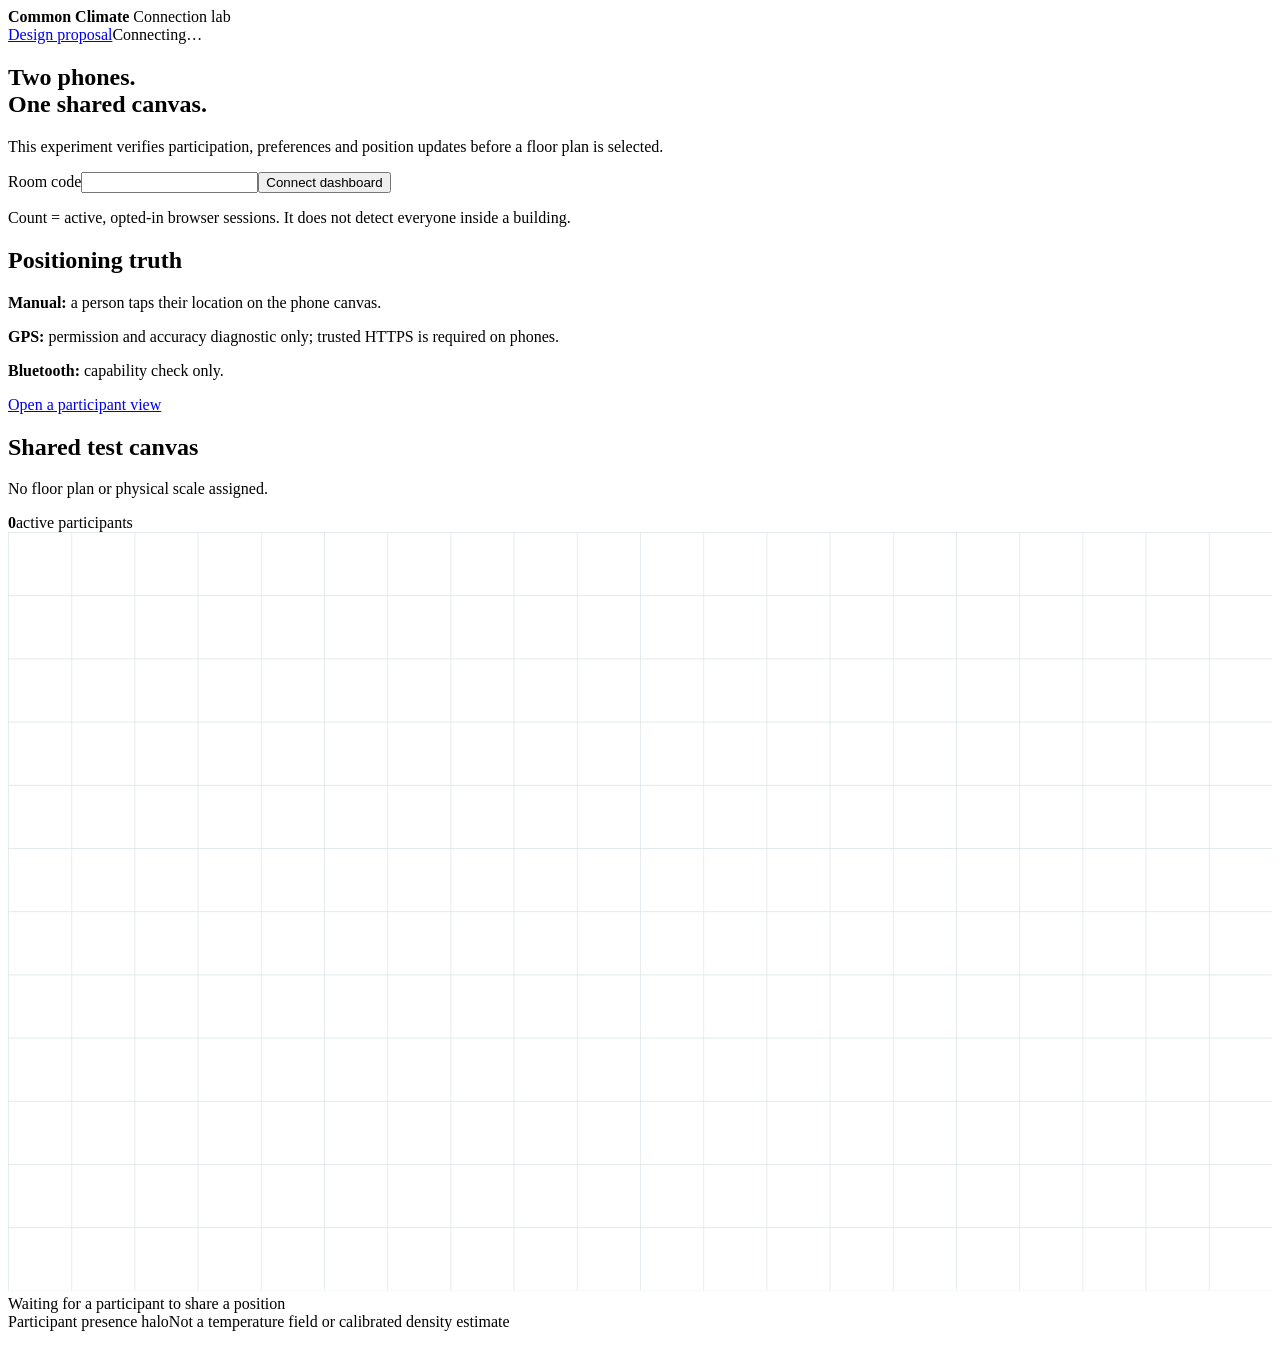
==== prototype/index.html @ ee023ba8 "Add the two-phone comfort canvas and interface proposal" ====
<!doctype html>
<html lang="en"><head><meta charset="utf-8"><meta name="viewport" content="width=device-width,initial-scale=1"><title>Common Climate — connection lab</title><link rel="stylesheet" href="/style.css"></head>
<body data-view="desktop"><header><div><strong>Common Climate</strong><span class="muted"> Connection lab</span></div><nav><a href="/concept" target="_blank">Design proposal</a><span id="connection" role="status">Connecting…</span></nav></header>
<main class="desktop"><aside><h1>Two phones.<br>One shared canvas.</h1><p>This experiment verifies participation, preferences and position updates before a floor plan is selected.</p><label>Room code<input id="room" inputmode="numeric" maxlength="6"></label><button id="connect">Connect dashboard</button><p id="join-link" class="break"></p><p class="note">Count = active, opted-in browser sessions. It does not detect everyone inside a building.</p><section><h2>Positioning truth</h2><p><b>Manual:</b> a person taps their location on the phone canvas.</p><p><b>GPS:</b> permission and accuracy diagnostic only; trusted HTTPS is required on phones.</p><p><b>Bluetooth:</b> capability check only.</p></section><a id="phone-link" href="/phone" target="_blank">Open a participant view</a></aside>
<section class="workspace"><div class="canvas-title"><div><h2>Shared test canvas</h2><p>No floor plan or physical scale assigned.</p></div><div class="count"><b id="count">0</b><span>active participants</span></div></div><div class="canvas-wrap"><svg id="plan" viewBox="0 0 1000 600" role="img" aria-label="Live participant positions on an abstract test canvas"><defs><pattern id="grid" width="50" height="50" patternUnits="userSpaceOnUse"><path d="M 50 0 L 0 0 0 50" fill="none" stroke="#d9e3e5" stroke-width="1"/></pattern></defs><rect width="1000" height="600" fill="url(#grid)"/><g id="markers"></g></svg><div id="empty" class="empty">Waiting for a participant to share a position</div></div><div class="legend"><span><i></i>Participant presence halo</span><span>Not a temperature field or calibrated density estimate</span></div><p id="status" role="status"></p><div id="people" class="people"></div></section></main><script src="/client.js"></script></body></html>
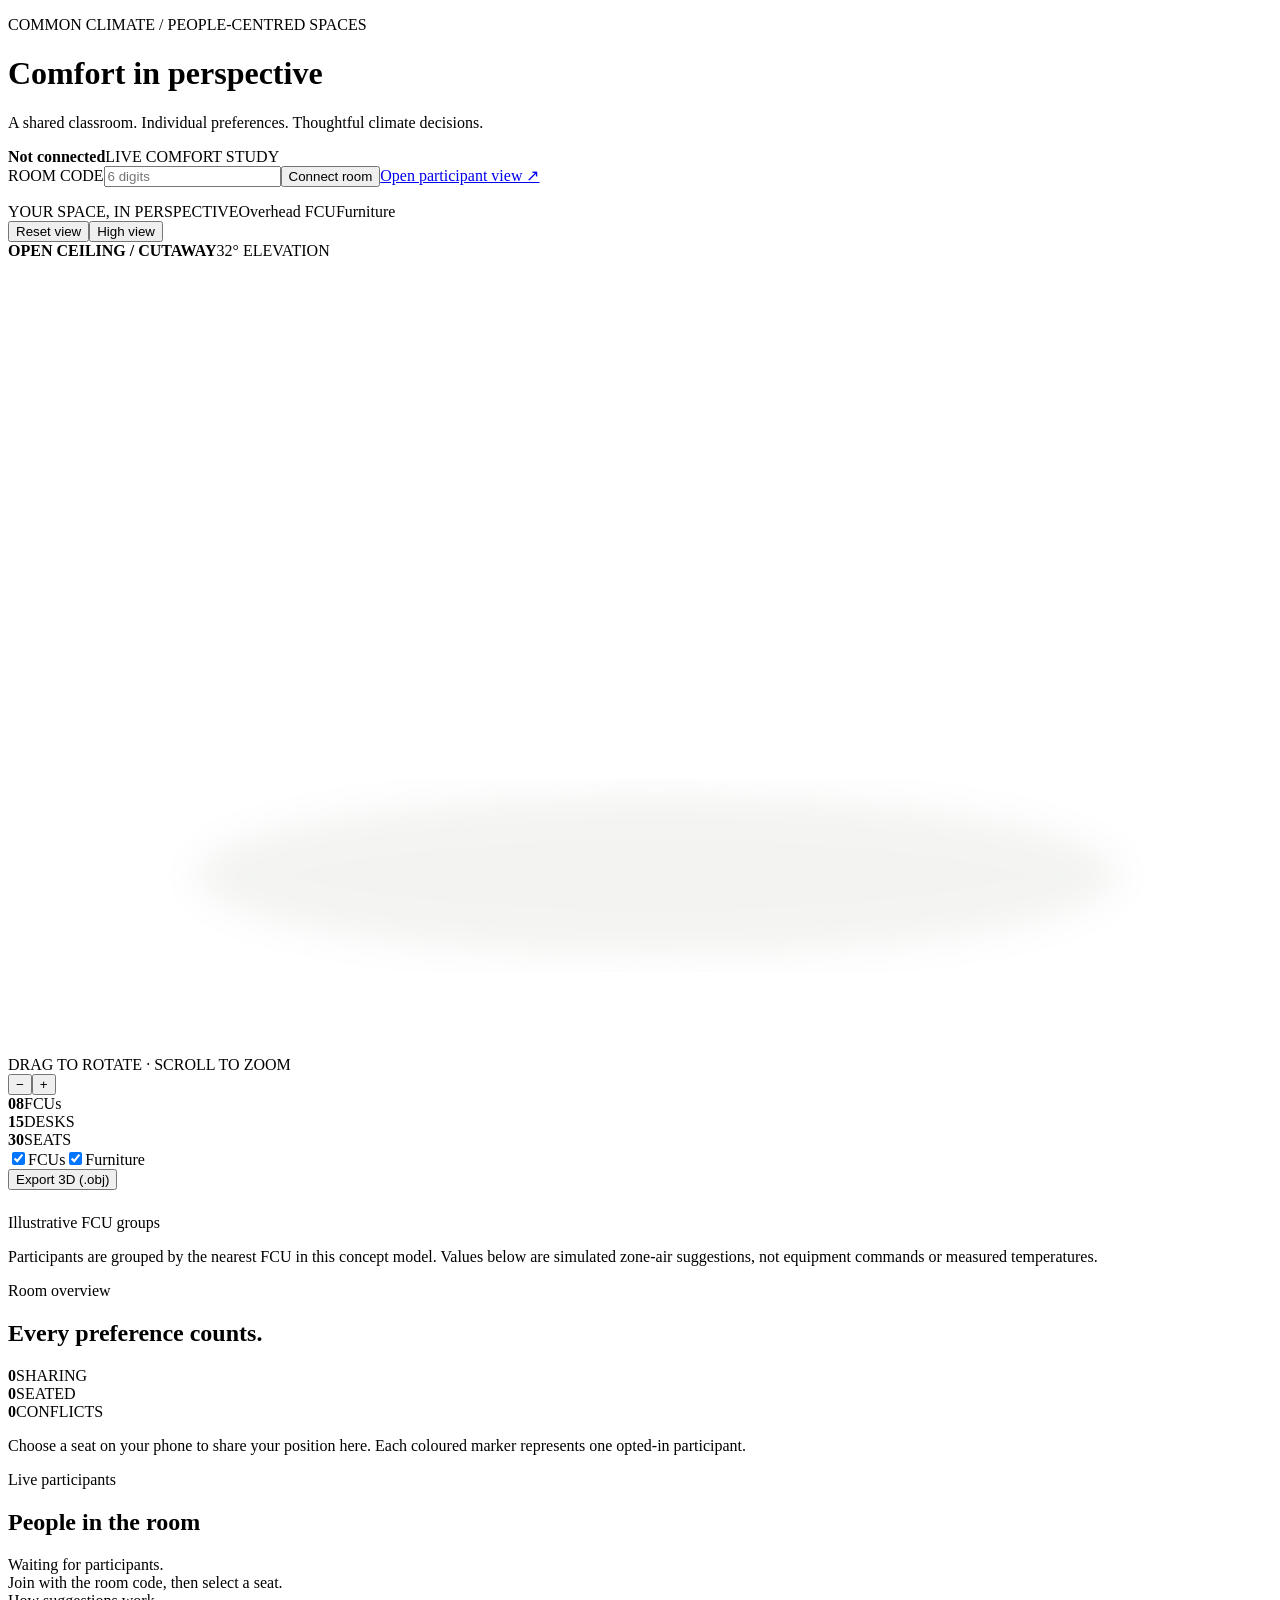
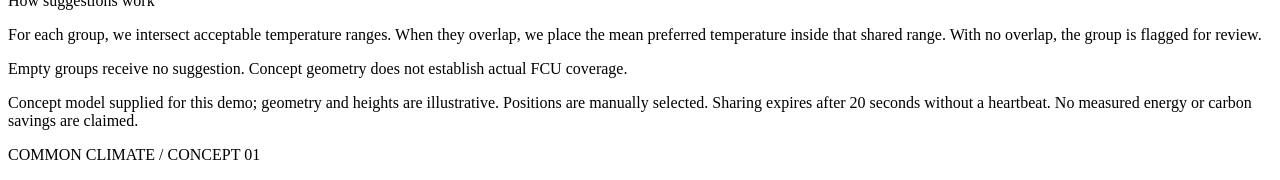
==== commit 1be10e51: "Integrate classroom 3D comfort dashboard and manual seat sharing" ====
--- a/prototype/index.html
+++ b/prototype/index.html
@@ -1,5 +1,22 @@
 <!doctype html>
-<html lang="en"><head><meta charset="utf-8"><meta name="viewport" content="width=device-width,initial-scale=1"><title>Common Climate — connection lab</title><link rel="stylesheet" href="/style.css"></head>
-<body data-view="desktop"><header><div><strong>Common Climate</strong><span class="muted"> Connection lab</span></div><nav><a href="/concept" target="_blank">Design proposal</a><span id="connection" role="status">Connecting…</span></nav></header>
-<main class="desktop"><aside><h1>Two phones.<br>One shared canvas.</h1><p>This experiment verifies participation, preferences and position updates before a floor plan is selected.</p><label>Room code<input id="room" inputmode="numeric" maxlength="6"></label><button id="connect">Connect dashboard</button><p id="join-link" class="break"></p><p class="note">Count = active, opted-in browser sessions. It does not detect everyone inside a building.</p><section><h2>Positioning truth</h2><p><b>Manual:</b> a person taps their location on the phone canvas.</p><p><b>GPS:</b> permission and accuracy diagnostic only; trusted HTTPS is required on phones.</p><p><b>Bluetooth:</b> capability check only.</p></section><a id="phone-link" href="/phone" target="_blank">Open a participant view</a></aside>
-<section class="workspace"><div class="canvas-title"><div><h2>Shared test canvas</h2><p>No floor plan or physical scale assigned.</p></div><div class="count"><b id="count">0</b><span>active participants</span></div></div><div class="canvas-wrap"><svg id="plan" viewBox="0 0 1000 600" role="img" aria-label="Live participant positions on an abstract test canvas"><defs><pattern id="grid" width="50" height="50" patternUnits="userSpaceOnUse"><path d="M 50 0 L 0 0 0 50" fill="none" stroke="#d9e3e5" stroke-width="1"/></pattern></defs><rect width="1000" height="600" fill="url(#grid)"/><g id="markers"></g></svg><div id="empty" class="empty">Waiting for a participant to share a position</div></div><div class="legend"><span><i></i>Participant presence halo</span><span>Not a temperature field or calibrated density estimate</span></div><p id="status" role="status"></p><div id="people" class="people"></div></section></main><script src="/client.js"></script></body></html>
+<html lang="en"><head><meta charset="utf-8"><meta name="viewport" content="width=device-width,initial-scale=1"><title>Common Climate — Comfort in perspective</title><link rel="stylesheet" href="/comfort.css"></head>
+<body data-view="desktop"><main>
+<header><div><p class="eyebrow">COMMON CLIMATE / PEOPLE-CENTRED SPACES</p><h1>Comfort in perspective</h1><p>A shared classroom. Individual preferences. Thoughtful climate decisions.</p></div><div class="issue"><strong id="connection" role="status">Not connected</strong>LIVE COMFORT STUDY</div></header>
+<div class="room-bar"><label for="room">ROOM CODE</label><input id="room" inputmode="numeric" maxlength="6" aria-label="Room code" placeholder="6 digits"><button class="primary" id="connect">Connect room</button><a id="phone-link" href="/phone" target="_blank" rel="noopener">Open participant view ↗</a></div>
+<p id="status" role="status"></p>
+<div class="app-layout"><div>
+<section class="sheet" aria-label="Interactive classroom comfort model">
+<div class="toolbar"><span class="toolbar-title">YOUR SPACE, IN PERSPECTIVE</span><span class="legend"><i class="swatch"></i>Overhead FCU</span><span class="legend"><i class="swatch furniture"></i>Furniture</span><div class="controls"><button id="reset">Reset view</button><button id="top">High view</button></div></div>
+<div class="viewer"><div class="view-caption"><b>OPEN CEILING / CUTAWAY</b><span id="angle">32° ELEVATION</span></div><svg id="model" xmlns="http://www.w3.org/2000/svg" viewBox="0 0 1500 940" role="img" aria-labelledby="model-title model-desc"><title id="model-title">Interactive axonometric classroom model</title><desc id="model-desc">Eight ceiling-mounted FCUs hover above fifteen two-seat desks. A raised teaching platform is on the left. Rear walls and an open ceiling reveal the vertical relationship between furniture and equipment. Drag to rotate and use the zoom buttons to change scale.</desc><defs><filter id="shadow"><feGaussianBlur stdDeviation="22"/></filter></defs><ellipse cx="770" cy="730" rx="550" ry="95" fill="#6f7f62" opacity=".08" filter="url(#shadow)"/><g id="scene"/></svg><div class="hint">DRAG TO ROTATE · SCROLL TO ZOOM</div><div class="controls zoom"><button id="zoom-out" aria-label="Zoom out">−</button><button id="zoom-in" aria-label="Zoom in">+</button></div></div>
+
+<div class="bottom"><div class="metrics"><div class="metric"><b>08</b><span>FCUs</span></div><div class="metric"><b>15</b><span>DESKS</span></div><div class="metric"><b>30</b><span>SEATS</span></div></div><div class="layers"><label><input type="checkbox" checked id="fcu-toggle">FCUs</label><label><input type="checkbox" checked id="furniture-toggle">Furniture</label></div><button class="export" id="export-model">Export 3D (.obj)</button></div>
+</section>
+<div style="margin-top:24px"><span class="section-label">Illustrative FCU groups</span><p class="small">Participants are grouped by the nearest FCU in this concept model. Values below are simulated zone-air suggestions, not equipment commands or measured temperatures.</p></div>
+<div id="fcu-grid" class="fcu-grid"></div>
+</div><aside class="side">
+<section class="panel"><span class="section-label">Room overview</span><h2>Every preference counts.</h2><div class="summary"><div><b id="count">0</b><span>SHARING</span></div><div><b id="placed-count">0</b><span>SEATED</span></div><div><b id="conflict-count">0</b><span>CONFLICTS</span></div></div><p>Choose a seat on your phone to share your position here. Each coloured marker represents one opted-in participant.</p><p id="join-link"></p></section>
+<section class="panel"><span class="section-label">Live participants</span><h2>People in the room</h2><div id="empty" class="empty-state">Waiting for participants.<br>Join with the room code, then select a seat.</div><div id="people"></div></section>
+<section class="panel"><span class="section-label">How suggestions work</span><p>For each group, we intersect acceptable temperature ranges. When they overlap, we place the mean preferred temperature inside that shared range. With no overlap, the group is flagged for review.</p><p>Empty groups receive no suggestion. Concept geometry does not establish actual FCU coverage.</p></section>
+</aside></div>
+<footer><p>Concept model supplied for this demo; geometry and heights are illustrative. Positions are manually selected. Sharing expires after 20 seconds without a heartbeat. No measured energy or carbon savings are claimed.</p><p class="rev">COMMON CLIMATE / CONCEPT 01</p></footer>
+</main><script src="/model.js"></script><script src="/client.js"></script></body></html>
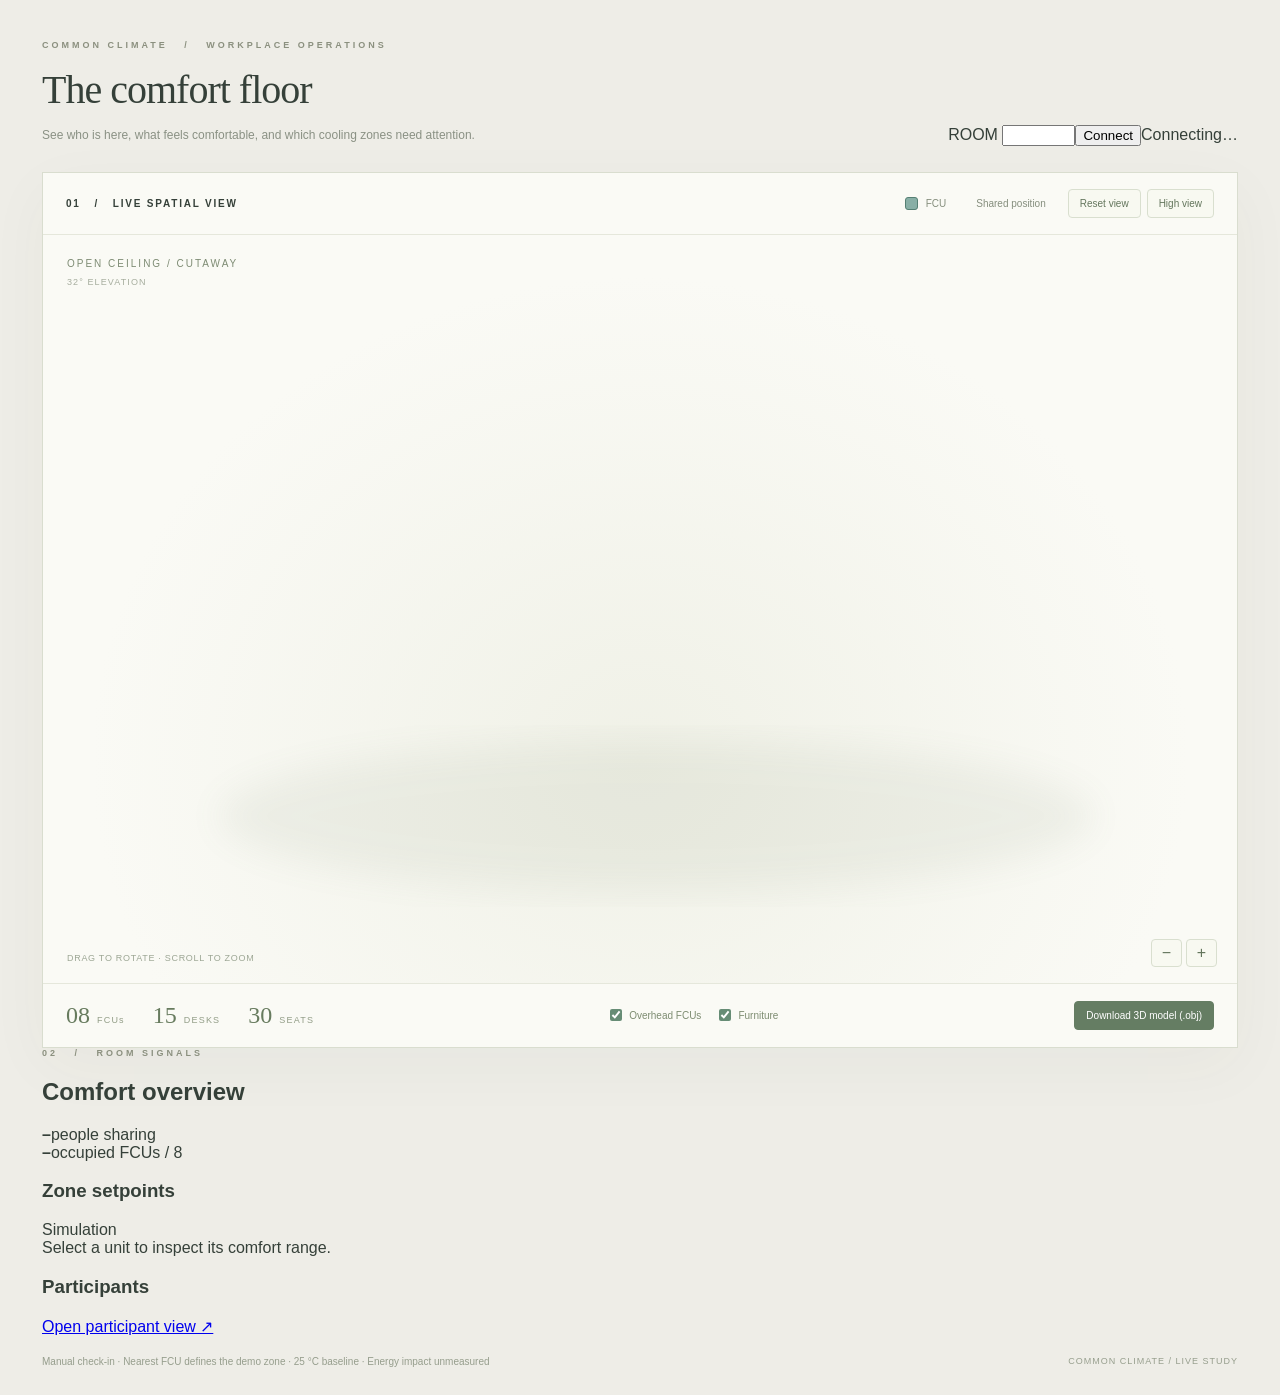
==== commit 9adb863f: "Connect the FCU axonometric room to live comfort check-ins" ====
--- a/prototype/index.html
+++ b/prototype/index.html
@@ -1,22 +1,134 @@
 <!doctype html>
-<html lang="en"><head><meta charset="utf-8"><meta name="viewport" content="width=device-width,initial-scale=1"><title>Common Climate — Comfort in perspective</title><link rel="stylesheet" href="/comfort.css"></head>
+<html lang="en"><head><meta charset="utf-8"><meta name="viewport" content="width=device-width,initial-scale=1"><title>Common Climate · Live comfort floor</title>
+<style>
+*{box-sizing:border-box}body{margin:0;background:#eeede7;color:#354039;font-family:Arial,sans-serif;-webkit-font-smoothing:antialiased}main{max-width:1600px;margin:auto;padding:38px 42px 24px}header{display:flex;justify-content:space-between;align-items:flex-end;margin-bottom:26px;gap:25px}.eyebrow{font-size:9px;letter-spacing:3px;color:#8b907f;margin:0 0 13px;font-weight:600}h1{font-family:Georgia,serif;font-size:40px;font-weight:400;letter-spacing:-1px;margin:0 0 12px}header p{font-size:12px;color:#8a9184;margin:0;line-height:1.7}.issue{text-align:right;font-size:9px;letter-spacing:2px;color:#909786}.issue strong{display:block;font-family:Georgia,serif;font-size:36px;font-weight:400;letter-spacing:-1px;color:#b1b7a7;margin-bottom:6px}.sheet{border:1px solid #d9ddcf;background:#fafaf5;box-shadow:0 18px 60px #424b350a}.toolbar{display:flex;align-items:center;flex-wrap:wrap;gap:22px;padding:16px 23px;border-bottom:1px solid #e5e7db}.toolbar-title{font-size:10px;letter-spacing:1.8px;margin-right:auto;font-weight:600}.legend{display:flex;align-items:center;gap:8px;color:#858e7d;font-size:10px}.swatch{width:13px;height:13px;border-radius:3px;background:#88afa6;border:1px solid #557f73}.swatch.furniture{background:#e5decf;border-color:#bfc4b1}.controls{display:flex;gap:6px;align-items:center}.controls button,.export{font-family:inherit;border:1px solid #d9dfcf;background:#f8f9f1;color:#64765d;font-size:10px;padding:8px 11px;cursor:pointer;border-radius:4px;transition:background .15s}.controls button:hover,.export:hover{background:#e8eddf}button:focus-visible,input:focus-visible{outline:2px solid #628e7a;outline-offset:3px}.viewer{position:relative;background:radial-gradient(ellipse at 50% 70%,#f0f1e7 0%,#fafaf5 65%);overflow:hidden}.viewer svg{width:100%;height:auto;display:block;cursor:grab;touch-action:none}.viewer svg.dragging{cursor:grabbing}.unit-label{font-family:Arial,sans-serif;fill:#3d7467;font-size:14px;font-weight:600;letter-spacing:.8px;text-anchor:middle;paint-order:stroke;stroke:#fafaf5;stroke-width:4;stroke-linejoin:round}.platform-label{font-family:Arial,sans-serif;fill:#917950;font-size:10px;letter-spacing:1px;text-anchor:middle;paint-order:stroke;stroke:#e3cfab;stroke-width:2}.view-caption{position:absolute;left:24px;top:23px;pointer-events:none}.view-caption b{font-size:10px;font-weight:500;letter-spacing:2px;display:block;color:#7d8b73}.view-caption span{font-size:9px;letter-spacing:1.1px;display:block;color:#a6ad9e;margin-top:8px}.hint{position:absolute;bottom:20px;left:24px;font-size:9px;letter-spacing:.7px;color:#9ca694;pointer-events:none}.zoom{position:absolute;bottom:16px;right:20px;display:flex;gap:4px}.zoom button{font-size:16px;min-width:31px;padding:4px}.bottom{border-top:1px solid #e5e7db;display:flex;justify-content:space-between;align-items:center;gap:20px;padding:17px 23px}.metrics{display:flex;gap:28px}.metric{display:flex;gap:7px;align-items:baseline}.metric b{font-family:Georgia,serif;font-size:24px;font-weight:400;color:#677b5e}.metric span{font-size:9px;letter-spacing:1.2px;color:#929d87}.layers{display:flex;gap:18px;align-items:center}.layers label{font-size:10px;color:#7d8c71;display:flex;gap:7px;align-items:center;cursor:pointer}.layers input{accent-color:#668c75;width:12px;height:12px;margin:0}.export{background:#657d63;color:#fff;border-color:#657d63}.export:hover{background:#526d51}footer{display:flex;justify-content:space-between;gap:28px;color:#969e8d;font-size:10px;line-height:1.8;margin-top:17px}footer p{margin:0;max-width:850px}.rev{white-space:nowrap;font-size:9px;letter-spacing:1px}
+@media(max-width:850px){main{padding:23px 14px}h1{font-size:30px}.toolbar{padding:13px;gap:14px}.toolbar-title{width:100%}.bottom{flex-wrap:wrap;padding:14px}.layers{flex-wrap:wrap}.metrics{gap:22px}.issue strong{font-size:27px}.hint{font-size:8px;left:14px}.view-caption{top:14px;left:14px}.view-caption b{font-size:8px}.view-caption span{font-size:8px}footer{flex-direction:column;gap:6px}}
+@media print{body{background:white}main{padding:0}header{margin-bottom:15px}h1{font-size:28px}.sheet{box-shadow:none}.controls,.layers,.export,.zoom,.hint{display:none}.toolbar,.bottom{padding:10px 18px}@page{size:A4 landscape;margin:10mm}}
+</style>
+<link rel="stylesheet" href="/style.css"></head>
 <body data-view="desktop"><main>
-<header><div><p class="eyebrow">COMMON CLIMATE / PEOPLE-CENTRED SPACES</p><h1>Comfort in perspective</h1><p>A shared classroom. Individual preferences. Thoughtful climate decisions.</p></div><div class="issue"><strong id="connection" role="status">Not connected</strong>LIVE COMFORT STUDY</div></header>
-<div class="room-bar"><label for="room">ROOM CODE</label><input id="room" inputmode="numeric" maxlength="6" aria-label="Room code" placeholder="6 digits"><button class="primary" id="connect">Connect room</button><a id="phone-link" href="/phone" target="_blank" rel="noopener">Open participant view ↗</a></div>
-<p id="status" role="status"></p>
-<div class="app-layout"><div>
-<section class="sheet" aria-label="Interactive classroom comfort model">
-<div class="toolbar"><span class="toolbar-title">YOUR SPACE, IN PERSPECTIVE</span><span class="legend"><i class="swatch"></i>Overhead FCU</span><span class="legend"><i class="swatch furniture"></i>Furniture</span><div class="controls"><button id="reset">Reset view</button><button id="top">High view</button></div></div>
-<div class="viewer"><div class="view-caption"><b>OPEN CEILING / CUTAWAY</b><span id="angle">32° ELEVATION</span></div><svg id="model" xmlns="http://www.w3.org/2000/svg" viewBox="0 0 1500 940" role="img" aria-labelledby="model-title model-desc"><title id="model-title">Interactive axonometric classroom model</title><desc id="model-desc">Eight ceiling-mounted FCUs hover above fifteen two-seat desks. A raised teaching platform is on the left. Rear walls and an open ceiling reveal the vertical relationship between furniture and equipment. Drag to rotate and use the zoom buttons to change scale.</desc><defs><filter id="shadow"><feGaussianBlur stdDeviation="22"/></filter></defs><ellipse cx="770" cy="730" rx="550" ry="95" fill="#6f7f62" opacity=".08" filter="url(#shadow)"/><g id="scene"/></svg><div class="hint">DRAG TO ROTATE · SCROLL TO ZOOM</div><div class="controls zoom"><button id="zoom-out" aria-label="Zoom out">−</button><button id="zoom-in" aria-label="Zoom in">+</button></div></div>
-
-<div class="bottom"><div class="metrics"><div class="metric"><b>08</b><span>FCUs</span></div><div class="metric"><b>15</b><span>DESKS</span></div><div class="metric"><b>30</b><span>SEATS</span></div></div><div class="layers"><label><input type="checkbox" checked id="fcu-toggle">FCUs</label><label><input type="checkbox" checked id="furniture-toggle">Furniture</label></div><button class="export" id="export-model">Export 3D (.obj)</button></div>
+<header class="mast"><div><p class="eyebrow">COMMON CLIMATE &nbsp; / &nbsp; WORKPLACE OPERATIONS</p><h1>The comfort floor</h1><p>See who is here, what feels comfortable, and which cooling zones need attention.</p></div>
+<form id="connect-form" class="room-tools"><label>ROOM <input id="room" aria-label="Room code" inputmode="numeric" maxlength="6" size="7" required></label><button>Connect</button><span id="connection" role="status">Connecting…</span></form></header>
+<div class="live-layout"><section class="sheet" aria-label="Interactive 3D room">
+<div class="toolbar"><span class="toolbar-title">01 &nbsp; / &nbsp; LIVE SPATIAL VIEW</span><span class="legend"><i class="swatch"></i>FCU</span><span class="legend"><i class="presence-key"></i>Shared position</span>
+<div class="controls"><button id="reset">Reset view</button><button id="top">High view</button></div></div>
+<div class="viewer"><div class="view-caption"><b>OPEN CEILING / CUTAWAY</b><span id="angle">32° ELEVATION</span></div><svg id="model" xmlns="http://www.w3.org/2000/svg" viewBox="0 0 1500 940" role="img" aria-labelledby="model-title model-desc"><title id="model-title">Interactive axonometric classroom model</title><desc id="model-desc">Eight ceiling-mounted FCUs hover above fifteen two-seat desks. A raised teaching platform is on the left. Rear walls and an open ceiling reveal the vertical relationship between furniture and equipment. Drag to rotate and use the zoom buttons to change scale.</desc><defs><filter id="shadow"><feGaussianBlur stdDeviation="22"/></filter></defs><ellipse cx="770" cy="730" rx="550" ry="95" fill="#6f7f62" opacity=".08" filter="url(#shadow)"/><g id="scene"/><g id="live-dots" pointer-events="none"/></svg><div class="hint">DRAG TO ROTATE · SCROLL TO ZOOM</div><div class="controls zoom"><button id="zoom-out" aria-label="Zoom out">−</button><button id="zoom-in" aria-label="Zoom in">+</button></div></div>
+<div class="bottom"><div class="metrics"><div class="metric"><b>08</b><span>FCUs</span></div><div class="metric"><b>15</b><span>DESKS</span></div><div class="metric"><b>30</b><span>SEATS</span></div></div><div class="layers"><label><input type="checkbox" checked id="fcu-toggle">Overhead FCUs</label><label><input type="checkbox" checked id="furniture-toggle">Furniture</label></div><button class="export" id="export">Download 3D model (.obj)</button></div>
 </section>
-<div style="margin-top:24px"><span class="section-label">Illustrative FCU groups</span><p class="small">Participants are grouped by the nearest FCU in this concept model. Values below are simulated zone-air suggestions, not equipment commands or measured temperatures.</p></div>
-<div id="fcu-grid" class="fcu-grid"></div>
-</div><aside class="side">
-<section class="panel"><span class="section-label">Room overview</span><h2>Every preference counts.</h2><div class="summary"><div><b id="count">0</b><span>SHARING</span></div><div><b id="placed-count">0</b><span>SEATED</span></div><div><b id="conflict-count">0</b><span>CONFLICTS</span></div></div><p>Choose a seat on your phone to share your position here. Each coloured marker represents one opted-in participant.</p><p id="join-link"></p></section>
-<section class="panel"><span class="section-label">Live participants</span><h2>People in the room</h2><div id="empty" class="empty-state">Waiting for participants.<br>Join with the room code, then select a seat.</div><div id="people"></div></section>
-<section class="panel"><span class="section-label">How suggestions work</span><p>For each group, we intersect acceptable temperature ranges. When they overlap, we place the mean preferred temperature inside that shared range. With no overlap, the group is flagged for review.</p><p>Empty groups receive no suggestion. Concept geometry does not establish actual FCU coverage.</p></section>
-</aside></div>
-<footer><p>Concept model supplied for this demo; geometry and heights are illustrative. Positions are manually selected. Sharing expires after 20 seconds without a heartbeat. No measured energy or carbon savings are claimed.</p><p class="rev">COMMON CLIMATE / CONCEPT 01</p></footer>
-</main><script src="/model.js"></script><script src="/client.js"></script></body></html>
+<aside class="rail"><p class="eyebrow">02 &nbsp; / &nbsp; ROOM SIGNALS</p><h2>Comfort overview</h2>
+<div class="signals"><div><b id="count">–</b><span>people sharing</span></div><div><b id="occupied">–</b><span>occupied FCUs / 8</span></div></div>
+<div class="section-head"><h3>Zone setpoints</h3><span class="pill">Simulation</span></div>
+<div id="zones" class="zones"></div><div id="detail" class="detail" aria-live="polite">Select a unit to inspect its comfort range.</div>
+<h3>Participants</h3><div id="people"></div><p id="status" role="status"></p>
+<a id="phone-link" class="text-link" href="/phone">Open participant view ↗</a></aside></div>
+<footer><p>Manual check-in · Nearest FCU defines the demo zone · 25 °C baseline · Energy impact unmeasured</p><p class="rev">COMMON CLIMATE / LIVE STUDY</p></footer></main>
+<script src="/client.js"></script><script>const NS='http://www.w3.org/2000/svg';
+const {fcus, desks, outline} = window.comfortFloor;
+const objects=[];
+const palette={desk:['#e5d6bd','#c8b99f','#d5c6ad'],seat:['#c4cfb9','#99aa91','#acbba2'],fcu:['#8eb8b0','#547e77','#709b93']};
+function mesh(name,points,faces,colors,kind='furniture'){const o={name,points,faces,colors,kind};objects.push(o);return o;}
+function box(name,x,y,z,w,d,h,colors,kind='furniture'){
+ return mesh(name,[[x,y,z],[x+w,y,z],[x+w,y+d,z],[x,y+d,z],[x,y,z+h],[x+w,y,z+h],[x+w,y+d,z+h],[x,y+d,z+h]],[[0,3,2,1],[0,1,5,4],[1,2,6,5],[2,3,7,6],[3,0,4,7],[4,5,6,7]],[colors[1],colors[1],colors[2],colors[1],colors[2],colors[0]],kind);
+}
+// All heights are conceptual drawing units, rather than measured dimensions. / 所有高度均为示意绘图单位。
+const floorPoints=outline.map(([x,y])=>[x,y,-20]).concat(outline.map(([x,y])=>[x,y,0]));
+const n=outline.length;
+const floorFaces=[];
+for(let i=0;i<n;i++)floorFaces.push([i,(i+1)%n,(i+1)%n+n,i+n]);
+floorFaces.push(Array.from({length:n},(_,i)=>i+n));
+mesh('Room slab',floorPoints,floorFaces,floorFaces.map((_,i)=>i===n?'#f4f3e9':'#cecec0'),'floor');
+// Full-height rear walls, with open front and side for an unobstructed cutaway. / 后墙完整，前侧敞开以展示剖切视图。
+for(const [i,j] of [[1,2],[2,3],[3,4]]){
+const a=outline[i],b=outline[j];
+mesh('Rear wall',[[...a,0],[...b,0],[...b,325],[...a,325]],[[0,1,2,3]],['#eceee4'],'wall');
+}
+// Low perimeter upstand traces the original curved room edge. / 低矮的围边沿房间弧线布置。
+for(let i=4;i<n-1;i++){
+const a=outline[i],b=outline[i+1];
+mesh('Perimeter edge',[[...a,0],[...b,0],[...b,24],[...a,24]],[[0,1,2,3]],['#b8c1b0'],'edge');
+}
+box('Teaching platform',70,450,0,210,590,30,['#ddc69f','#bfa77e','#cdb58e'],'platform');
+// A slim lectern makes the teaching area legible in the axonometric view. / 讲台用于标识授课区。
+box('Lectern base',145,690,30,44,78,5,['#c5ae87','#a28c6a','#b8a07b'],'platform');
+box('Lectern body',151,699,35,32,60,71,['#dfcba9','#bca580','#ccb591'],'platform');
+box('Lectern top',140,688,106,54,82,8,['#ead9ba','#bca580','#ccb591'],'platform');
+desks.forEach(([x,y],i)=>{
+ const w=62.4,d=97.5;
+ // Small two-seat desks, matching the reduced furniture footprint in plan. / 双人桌与平面图上的家具位置对应。
+ for(const dx of [-25,25])for(const dy of [-40,40])box(`Desk ${i+1} leg`,x+dx-2,y+dy-2,0,4,4,62,['#b3baaa','#9aa490','#a5af9c']);
+ box(`Desk ${i+1}`,x-w/2,y-d/2,62,w,d,6,palette.desk);
+ for(const dy of [-26,26]){
+ const cx=x+52.65,cy=y+dy;
+ for(const dx of [-10,10])for(const ey of [-11,11])box(`Chair ${i+1} leg`,cx+dx-1.3,cy+ey-1.3,0,2.6,2.6,34,['#aab59d','#929f87','#9caa92']);
+ box(`Chair ${i+1} seat`,cx-13,cy-13.65,34,26,27.3,5,palette.seat);
+ box(`Chair ${i+1} back`,cx+9,cy-15.6,39,5.8,31.2,31,palette.seat);
+ }
+});
+fcus.forEach(([x,y],i)=>{
+ box(`FCU ${String(i+1).padStart(2,'0')}`,x-47,y-47,270,94,94,17,palette.fcu,'fcu');
+ box(`FCU ${i+1} inset`,x-34,y-34,287.2,68,68,1.4,['#b4d0c8','#8eb4aa','#8eb4aa'],'fcu-detail');
+ for(let k=-2;k<=2;k++)box(`FCU ${i+1} grille`,x-23,y+k*8-1,289,46,2,0.8,['#719990','#719990','#719990'],'fcu-detail');
+});
+let yaw=-26, pitch=32, zoom=1, showFCU=true, showFurniture=true;
+let camera={};
+function projectRaw(p){const a=yaw*Math.PI/180,b=pitch*Math.PI/180;const u=p[0]-840,v=p[1]-550;const x=Math.cos(a)*u-Math.sin(a)*v;const d=Math.sin(a)*u+Math.cos(a)*v;return [x,Math.sin(b)*d-Math.cos(b)*p[2],Math.cos(b)*d+Math.sin(b)*p[2]];}
+function project(p){const q=projectRaw(p);return [(q[0]-camera.cx)*camera.s+750,(q[1]-camera.cy)*camera.s+470,q[2]];}
+function el(tag,attrs={}){const node=document.createElementNS(NS,tag);for(const [k,v] of Object.entries(attrs))node.setAttribute(k,v);return node;}
+function label(parent,p,text,cls){const q=project(p);const t=el('text',{x:q[0],y:q[1],class:cls});t.textContent=text;parent.appendChild(t);}
+function render(){
+ const projected=objects.flatMap(o=>o.points.map(projectRaw));
+ const xs=projected.map(p=>p[0]),ys=projected.map(p=>p[1]);
+ const minX=Math.min(...xs),maxX=Math.max(...xs),minY=Math.min(...ys),maxY=Math.max(...ys);
+ camera={cx:(minX+maxX)/2,cy:(minY+maxY)/2,s:Math.min(1300/(maxX-minX),720/(maxY-minY))*zoom};
+ const scene=document.getElementById('scene');scene.replaceChildren();
+ const floorGroup=el('g'),wallGroup=el('g'),meshGroup=el('g');scene.append(floorGroup,wallGroup,meshGroup);
+ let faces=[];
+ for(const o of objects){
+ if(!showFCU&&o.kind.startsWith('fcu'))continue;
+ if(!showFurniture&&o.kind==='furniture')continue;
+ const ps=o.points.map(project);
+ o.faces.forEach((face,i)=>{
+ const points=face.map(j=>ps[j]);
+ // Back-face culling for box surfaces. Room shell uses two-sided faces. / 箱体隐藏背面，房间外壳使用双面绘制。
+ const cross=(points[1][0]-points[0][0])*(points[2][1]-points[0][1])-(points[1][1]-points[0][1])*(points[2][0]-points[0][0]);
+ if(o.points.length===8&&cross<=0)return;
+ faces.push({o,points,color:o.colors[i],depth:points.reduce((s,p)=>s+p[2],0)/points.length});
+ });
+ }
+ faces.sort((a,b)=>a.depth-b.depth);
+ for(const f of faces){
+ const attrs={points:f.points.map(p=>p.slice(0,2).join(',')).join(' '),fill:f.color,stroke:f.o.kind.startsWith('fcu')?'#426f68':'#747e6c','stroke-width':f.o.kind==='fcu'?1.25:.45,'stroke-opacity':f.o.kind.startsWith('fcu')?.7:.2,'stroke-linejoin':'round'};
+ if(f.o.kind==='wall'){attrs['fill-opacity']=.52;attrs.stroke='#adb7a4';attrs['stroke-opacity']=.5;attrs['stroke-width']=1;}
+ if(f.o.kind==='fcu')attrs['fill-opacity']=.85;
+ if(f.o.kind==='furniture')attrs.opacity=.68;
+ const poly=el('polygon',attrs);
+ if(f.o.kind==='floor')floorGroup.appendChild(poly);else if(f.o.kind==='wall'||f.o.kind==='edge')wallGroup.appendChild(poly);else meshGroup.appendChild(poly);
+ }
+ // Ground projections make the relationship between ceiling units and floor explicit. / 地面投影标识顶部设备的位置。
+ if(showFCU){const ground=el('g',{'pointer-events':'none'});scene.insertBefore(ground,meshGroup);
+ fcus.forEach(([x,y])=>{const pts=[[-47,-47],[47,-47],[47,47],[-47,47]].map(([a,b])=>project([x+a,y+b,1]));ground.appendChild(el('polygon',{points:pts.map(p=>p.slice(0,2).join(',')).join(' '),fill:'#6c9587','fill-opacity':.06,stroke:'none'}));});
+ const labels=el('g',{'pointer-events':'none'});scene.appendChild(labels);fcus.forEach(([x,y],i)=>label(labels,[x,y,310],`FCU ${String(i+1).padStart(2,'0')}`,'unit-label'));
+ }
+ label(scene,[165,930,34],'TEACHING PLATFORM','platform-label');
+ window.drawComfortPresence?.();
+ document.getElementById('angle').textContent=`${Math.round(pitch)}° ELEVATION`;
+}
+window.projectComfortPoint = project;
+function reset(){yaw=-26;pitch=32;zoom=1;render();}
+let drag=null;
+const svg=document.getElementById('model');
+svg.addEventListener('pointerdown',e=>{drag={x:e.clientX,y:e.clientY,yaw,pitch};svg.setPointerCapture(e.pointerId);svg.classList.add('dragging');});
+svg.addEventListener('pointermove',e=>{if(!drag)return;yaw=drag.yaw+(e.clientX-drag.x)*.22;pitch=Math.max(18,Math.min(72,drag.pitch-(e.clientY-drag.y)*.14));render();});
+svg.addEventListener('pointerup',()=>{drag=null;svg.classList.remove('dragging');});
+svg.addEventListener('pointercancel',()=>{drag=null;svg.classList.remove('dragging');});
+svg.addEventListener('wheel',e=>{e.preventDefault();zoom=Math.max(.65,Math.min(1.6,zoom*(e.deltaY>0?.94:1.06)));render();},{passive:false});
+document.getElementById('reset').onclick=reset;
+document.getElementById('top').onclick=()=>{yaw=0;pitch=72;zoom=1;render();};
+document.getElementById('fcu-toggle').onchange=e=>{showFCU=e.target.checked;render();};
+document.getElementById('furniture-toggle').onchange=e=>{showFurniture=e.target.checked;render();};
+document.getElementById('zoom-in').onclick=()=>{zoom=Math.min(1.6,zoom+.1);render();};
+document.getElementById('zoom-out').onclick=()=>{zoom=Math.max(.65,zoom-.1);render();};
+function exportOBJ(){let lines=['# Classroom concept model. Units are illustrative, not measured.'];let offset=1;for(const o of objects){lines.push('o '+o.name.replaceAll(' ','_'));for(const [x,y,z]of o.points)lines.push(`v ${x} ${z} ${-y}`);for(const face of o.faces)lines.push('f '+face.map(i=>i+offset).join(' '));offset+=o.points.length;}return lines.join('\n');}
+document.getElementById('export').onclick=()=>{const blob=new Blob([exportOBJ()],{type:'text/plain'});const url=URL.createObjectURL(blob),a=document.createElement('a');a.href=url;a.download='classroom-fcu-model.obj';a.click();setTimeout(()=>URL.revokeObjectURL(url),1000);};
+render();
+</script></body></html>
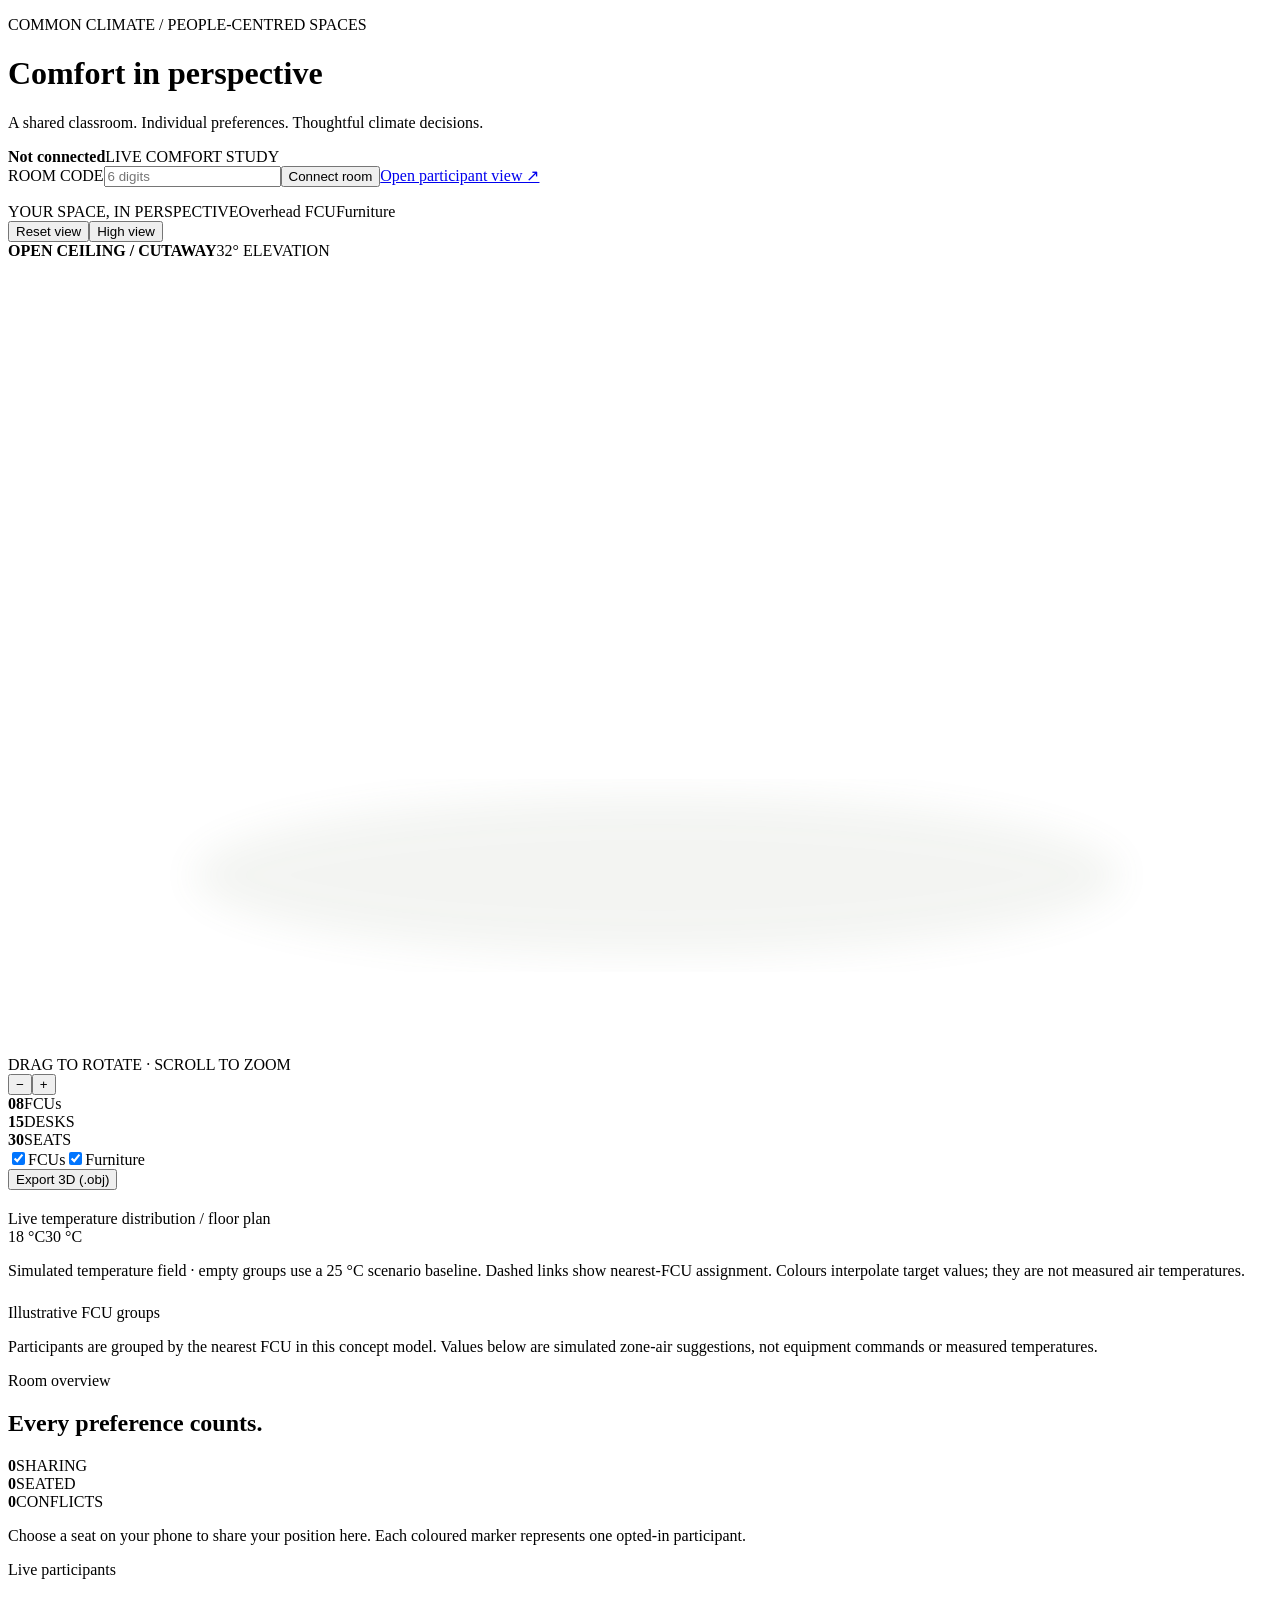
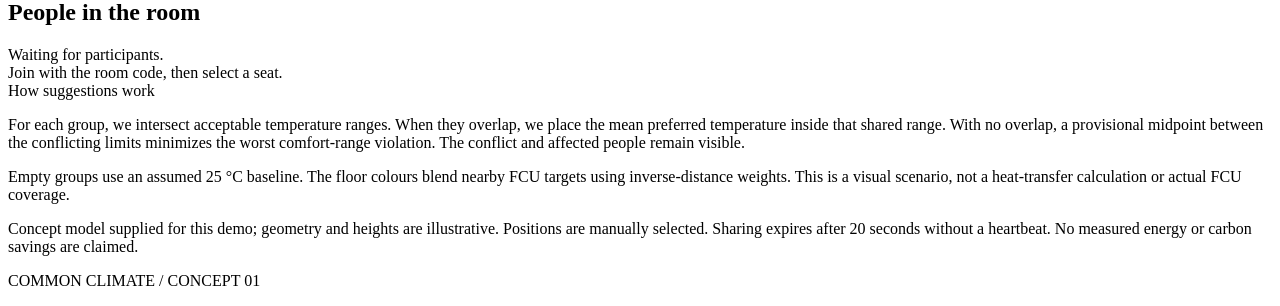
==== commit 35217f3b: "Add matching floor-plan selection and simulated FCU temperature fields" ====
--- a/prototype/index.html
+++ b/prototype/index.html
@@ -1,134 +1,22 @@
 <!doctype html>
-<html lang="en"><head><meta charset="utf-8"><meta name="viewport" content="width=device-width,initial-scale=1"><title>Common Climate · Live comfort floor</title>
-<style>
-*{box-sizing:border-box}body{margin:0;background:#eeede7;color:#354039;font-family:Arial,sans-serif;-webkit-font-smoothing:antialiased}main{max-width:1600px;margin:auto;padding:38px 42px 24px}header{display:flex;justify-content:space-between;align-items:flex-end;margin-bottom:26px;gap:25px}.eyebrow{font-size:9px;letter-spacing:3px;color:#8b907f;margin:0 0 13px;font-weight:600}h1{font-family:Georgia,serif;font-size:40px;font-weight:400;letter-spacing:-1px;margin:0 0 12px}header p{font-size:12px;color:#8a9184;margin:0;line-height:1.7}.issue{text-align:right;font-size:9px;letter-spacing:2px;color:#909786}.issue strong{display:block;font-family:Georgia,serif;font-size:36px;font-weight:400;letter-spacing:-1px;color:#b1b7a7;margin-bottom:6px}.sheet{border:1px solid #d9ddcf;background:#fafaf5;box-shadow:0 18px 60px #424b350a}.toolbar{display:flex;align-items:center;flex-wrap:wrap;gap:22px;padding:16px 23px;border-bottom:1px solid #e5e7db}.toolbar-title{font-size:10px;letter-spacing:1.8px;margin-right:auto;font-weight:600}.legend{display:flex;align-items:center;gap:8px;color:#858e7d;font-size:10px}.swatch{width:13px;height:13px;border-radius:3px;background:#88afa6;border:1px solid #557f73}.swatch.furniture{background:#e5decf;border-color:#bfc4b1}.controls{display:flex;gap:6px;align-items:center}.controls button,.export{font-family:inherit;border:1px solid #d9dfcf;background:#f8f9f1;color:#64765d;font-size:10px;padding:8px 11px;cursor:pointer;border-radius:4px;transition:background .15s}.controls button:hover,.export:hover{background:#e8eddf}button:focus-visible,input:focus-visible{outline:2px solid #628e7a;outline-offset:3px}.viewer{position:relative;background:radial-gradient(ellipse at 50% 70%,#f0f1e7 0%,#fafaf5 65%);overflow:hidden}.viewer svg{width:100%;height:auto;display:block;cursor:grab;touch-action:none}.viewer svg.dragging{cursor:grabbing}.unit-label{font-family:Arial,sans-serif;fill:#3d7467;font-size:14px;font-weight:600;letter-spacing:.8px;text-anchor:middle;paint-order:stroke;stroke:#fafaf5;stroke-width:4;stroke-linejoin:round}.platform-label{font-family:Arial,sans-serif;fill:#917950;font-size:10px;letter-spacing:1px;text-anchor:middle;paint-order:stroke;stroke:#e3cfab;stroke-width:2}.view-caption{position:absolute;left:24px;top:23px;pointer-events:none}.view-caption b{font-size:10px;font-weight:500;letter-spacing:2px;display:block;color:#7d8b73}.view-caption span{font-size:9px;letter-spacing:1.1px;display:block;color:#a6ad9e;margin-top:8px}.hint{position:absolute;bottom:20px;left:24px;font-size:9px;letter-spacing:.7px;color:#9ca694;pointer-events:none}.zoom{position:absolute;bottom:16px;right:20px;display:flex;gap:4px}.zoom button{font-size:16px;min-width:31px;padding:4px}.bottom{border-top:1px solid #e5e7db;display:flex;justify-content:space-between;align-items:center;gap:20px;padding:17px 23px}.metrics{display:flex;gap:28px}.metric{display:flex;gap:7px;align-items:baseline}.metric b{font-family:Georgia,serif;font-size:24px;font-weight:400;color:#677b5e}.metric span{font-size:9px;letter-spacing:1.2px;color:#929d87}.layers{display:flex;gap:18px;align-items:center}.layers label{font-size:10px;color:#7d8c71;display:flex;gap:7px;align-items:center;cursor:pointer}.layers input{accent-color:#668c75;width:12px;height:12px;margin:0}.export{background:#657d63;color:#fff;border-color:#657d63}.export:hover{background:#526d51}footer{display:flex;justify-content:space-between;gap:28px;color:#969e8d;font-size:10px;line-height:1.8;margin-top:17px}footer p{margin:0;max-width:850px}.rev{white-space:nowrap;font-size:9px;letter-spacing:1px}
-@media(max-width:850px){main{padding:23px 14px}h1{font-size:30px}.toolbar{padding:13px;gap:14px}.toolbar-title{width:100%}.bottom{flex-wrap:wrap;padding:14px}.layers{flex-wrap:wrap}.metrics{gap:22px}.issue strong{font-size:27px}.hint{font-size:8px;left:14px}.view-caption{top:14px;left:14px}.view-caption b{font-size:8px}.view-caption span{font-size:8px}footer{flex-direction:column;gap:6px}}
-@media print{body{background:white}main{padding:0}header{margin-bottom:15px}h1{font-size:28px}.sheet{box-shadow:none}.controls,.layers,.export,.zoom,.hint{display:none}.toolbar,.bottom{padding:10px 18px}@page{size:A4 landscape;margin:10mm}}
-</style>
-<link rel="stylesheet" href="/style.css"></head>
+<html lang="en"><head><meta charset="utf-8"><meta name="viewport" content="width=device-width,initial-scale=1"><title>Common Climate — Comfort in perspective</title><link rel="stylesheet" href="/comfort.css"></head>
 <body data-view="desktop"><main>
-<header class="mast"><div><p class="eyebrow">COMMON CLIMATE &nbsp; / &nbsp; WORKPLACE OPERATIONS</p><h1>The comfort floor</h1><p>See who is here, what feels comfortable, and which cooling zones need attention.</p></div>
-<form id="connect-form" class="room-tools"><label>ROOM <input id="room" aria-label="Room code" inputmode="numeric" maxlength="6" size="7" required></label><button>Connect</button><span id="connection" role="status">Connecting…</span></form></header>
-<div class="live-layout"><section class="sheet" aria-label="Interactive 3D room">
-<div class="toolbar"><span class="toolbar-title">01 &nbsp; / &nbsp; LIVE SPATIAL VIEW</span><span class="legend"><i class="swatch"></i>FCU</span><span class="legend"><i class="presence-key"></i>Shared position</span>
-<div class="controls"><button id="reset">Reset view</button><button id="top">High view</button></div></div>
-<div class="viewer"><div class="view-caption"><b>OPEN CEILING / CUTAWAY</b><span id="angle">32° ELEVATION</span></div><svg id="model" xmlns="http://www.w3.org/2000/svg" viewBox="0 0 1500 940" role="img" aria-labelledby="model-title model-desc"><title id="model-title">Interactive axonometric classroom model</title><desc id="model-desc">Eight ceiling-mounted FCUs hover above fifteen two-seat desks. A raised teaching platform is on the left. Rear walls and an open ceiling reveal the vertical relationship between furniture and equipment. Drag to rotate and use the zoom buttons to change scale.</desc><defs><filter id="shadow"><feGaussianBlur stdDeviation="22"/></filter></defs><ellipse cx="770" cy="730" rx="550" ry="95" fill="#6f7f62" opacity=".08" filter="url(#shadow)"/><g id="scene"/><g id="live-dots" pointer-events="none"/></svg><div class="hint">DRAG TO ROTATE · SCROLL TO ZOOM</div><div class="controls zoom"><button id="zoom-out" aria-label="Zoom out">−</button><button id="zoom-in" aria-label="Zoom in">+</button></div></div>
-<div class="bottom"><div class="metrics"><div class="metric"><b>08</b><span>FCUs</span></div><div class="metric"><b>15</b><span>DESKS</span></div><div class="metric"><b>30</b><span>SEATS</span></div></div><div class="layers"><label><input type="checkbox" checked id="fcu-toggle">Overhead FCUs</label><label><input type="checkbox" checked id="furniture-toggle">Furniture</label></div><button class="export" id="export">Download 3D model (.obj)</button></div>
+<header><div><p class="eyebrow">COMMON CLIMATE / PEOPLE-CENTRED SPACES</p><h1>Comfort in perspective</h1><p>A shared classroom. Individual preferences. Thoughtful climate decisions.</p></div><div class="issue"><strong id="connection" role="status">Not connected</strong>LIVE COMFORT STUDY</div></header>
+<div class="room-bar"><label for="room">ROOM CODE</label><input id="room" inputmode="numeric" maxlength="6" aria-label="Room code" placeholder="6 digits"><button class="primary" id="connect">Connect room</button><a id="phone-link" href="/phone" target="_blank" rel="noopener">Open participant view ↗</a></div>
+<p id="status" role="status"></p>
+<div class="app-layout"><div>
+<section class="sheet" aria-label="Interactive classroom comfort model">
+<div class="toolbar"><span class="toolbar-title">YOUR SPACE, IN PERSPECTIVE</span><span class="legend"><i class="swatch"></i>Overhead FCU</span><span class="legend"><i class="swatch furniture"></i>Furniture</span><div class="controls"><button id="reset">Reset view</button><button id="top">High view</button></div></div>
+<div class="viewer"><div class="view-caption"><b>OPEN CEILING / CUTAWAY</b><span id="angle">32° ELEVATION</span></div><svg id="model" xmlns="http://www.w3.org/2000/svg" viewBox="0 0 1500 940" role="img" aria-labelledby="model-title model-desc"><title id="model-title">Interactive axonometric classroom model</title><desc id="model-desc">Eight ceiling-mounted FCUs hover above fifteen two-seat desks. A raised teaching platform is on the left. Rear walls and an open ceiling reveal the vertical relationship between furniture and equipment. Drag to rotate and use the zoom buttons to change scale.</desc><defs><filter id="shadow"><feGaussianBlur stdDeviation="22"/></filter></defs><ellipse cx="770" cy="730" rx="550" ry="95" fill="#6f7f62" opacity=".08" filter="url(#shadow)"/><g id="scene"/></svg><div class="hint">DRAG TO ROTATE · SCROLL TO ZOOM</div><div class="controls zoom"><button id="zoom-out" aria-label="Zoom out">−</button><button id="zoom-in" aria-label="Zoom in">+</button></div></div>
+
+<div class="bottom"><div class="metrics"><div class="metric"><b>08</b><span>FCUs</span></div><div class="metric"><b>15</b><span>DESKS</span></div><div class="metric"><b>30</b><span>SEATS</span></div></div><div class="layers"><label><input type="checkbox" checked id="fcu-toggle">FCUs</label><label><input type="checkbox" checked id="furniture-toggle">Furniture</label></div><button class="export" id="export-model">Export 3D (.obj)</button></div>
 </section>
-<aside class="rail"><p class="eyebrow">02 &nbsp; / &nbsp; ROOM SIGNALS</p><h2>Comfort overview</h2>
-<div class="signals"><div><b id="count">–</b><span>people sharing</span></div><div><b id="occupied">–</b><span>occupied FCUs / 8</span></div></div>
-<div class="section-head"><h3>Zone setpoints</h3><span class="pill">Simulation</span></div>
-<div id="zones" class="zones"></div><div id="detail" class="detail" aria-live="polite">Select a unit to inspect its comfort range.</div>
-<h3>Participants</h3><div id="people"></div><p id="status" role="status"></p>
-<a id="phone-link" class="text-link" href="/phone">Open participant view ↗</a></aside></div>
-<footer><p>Manual check-in · Nearest FCU defines the demo zone · 25 °C baseline · Energy impact unmeasured</p><p class="rev">COMMON CLIMATE / LIVE STUDY</p></footer></main>
-<script src="/client.js"></script><script>const NS='http://www.w3.org/2000/svg';
-const {fcus, desks, outline} = window.comfortFloor;
-const objects=[];
-const palette={desk:['#e5d6bd','#c8b99f','#d5c6ad'],seat:['#c4cfb9','#99aa91','#acbba2'],fcu:['#8eb8b0','#547e77','#709b93']};
-function mesh(name,points,faces,colors,kind='furniture'){const o={name,points,faces,colors,kind};objects.push(o);return o;}
-function box(name,x,y,z,w,d,h,colors,kind='furniture'){
- return mesh(name,[[x,y,z],[x+w,y,z],[x+w,y+d,z],[x,y+d,z],[x,y,z+h],[x+w,y,z+h],[x+w,y+d,z+h],[x,y+d,z+h]],[[0,3,2,1],[0,1,5,4],[1,2,6,5],[2,3,7,6],[3,0,4,7],[4,5,6,7]],[colors[1],colors[1],colors[2],colors[1],colors[2],colors[0]],kind);
-}
-// All heights are conceptual drawing units, rather than measured dimensions. / 所有高度均为示意绘图单位。
-const floorPoints=outline.map(([x,y])=>[x,y,-20]).concat(outline.map(([x,y])=>[x,y,0]));
-const n=outline.length;
-const floorFaces=[];
-for(let i=0;i<n;i++)floorFaces.push([i,(i+1)%n,(i+1)%n+n,i+n]);
-floorFaces.push(Array.from({length:n},(_,i)=>i+n));
-mesh('Room slab',floorPoints,floorFaces,floorFaces.map((_,i)=>i===n?'#f4f3e9':'#cecec0'),'floor');
-// Full-height rear walls, with open front and side for an unobstructed cutaway. / 后墙完整，前侧敞开以展示剖切视图。
-for(const [i,j] of [[1,2],[2,3],[3,4]]){
-const a=outline[i],b=outline[j];
-mesh('Rear wall',[[...a,0],[...b,0],[...b,325],[...a,325]],[[0,1,2,3]],['#eceee4'],'wall');
-}
-// Low perimeter upstand traces the original curved room edge. / 低矮的围边沿房间弧线布置。
-for(let i=4;i<n-1;i++){
-const a=outline[i],b=outline[i+1];
-mesh('Perimeter edge',[[...a,0],[...b,0],[...b,24],[...a,24]],[[0,1,2,3]],['#b8c1b0'],'edge');
-}
-box('Teaching platform',70,450,0,210,590,30,['#ddc69f','#bfa77e','#cdb58e'],'platform');
-// A slim lectern makes the teaching area legible in the axonometric view. / 讲台用于标识授课区。
-box('Lectern base',145,690,30,44,78,5,['#c5ae87','#a28c6a','#b8a07b'],'platform');
-box('Lectern body',151,699,35,32,60,71,['#dfcba9','#bca580','#ccb591'],'platform');
-box('Lectern top',140,688,106,54,82,8,['#ead9ba','#bca580','#ccb591'],'platform');
-desks.forEach(([x,y],i)=>{
- const w=62.4,d=97.5;
- // Small two-seat desks, matching the reduced furniture footprint in plan. / 双人桌与平面图上的家具位置对应。
- for(const dx of [-25,25])for(const dy of [-40,40])box(`Desk ${i+1} leg`,x+dx-2,y+dy-2,0,4,4,62,['#b3baaa','#9aa490','#a5af9c']);
- box(`Desk ${i+1}`,x-w/2,y-d/2,62,w,d,6,palette.desk);
- for(const dy of [-26,26]){
- const cx=x+52.65,cy=y+dy;
- for(const dx of [-10,10])for(const ey of [-11,11])box(`Chair ${i+1} leg`,cx+dx-1.3,cy+ey-1.3,0,2.6,2.6,34,['#aab59d','#929f87','#9caa92']);
- box(`Chair ${i+1} seat`,cx-13,cy-13.65,34,26,27.3,5,palette.seat);
- box(`Chair ${i+1} back`,cx+9,cy-15.6,39,5.8,31.2,31,palette.seat);
- }
-});
-fcus.forEach(([x,y],i)=>{
- box(`FCU ${String(i+1).padStart(2,'0')}`,x-47,y-47,270,94,94,17,palette.fcu,'fcu');
- box(`FCU ${i+1} inset`,x-34,y-34,287.2,68,68,1.4,['#b4d0c8','#8eb4aa','#8eb4aa'],'fcu-detail');
- for(let k=-2;k<=2;k++)box(`FCU ${i+1} grille`,x-23,y+k*8-1,289,46,2,0.8,['#719990','#719990','#719990'],'fcu-detail');
-});
-let yaw=-26, pitch=32, zoom=1, showFCU=true, showFurniture=true;
-let camera={};
-function projectRaw(p){const a=yaw*Math.PI/180,b=pitch*Math.PI/180;const u=p[0]-840,v=p[1]-550;const x=Math.cos(a)*u-Math.sin(a)*v;const d=Math.sin(a)*u+Math.cos(a)*v;return [x,Math.sin(b)*d-Math.cos(b)*p[2],Math.cos(b)*d+Math.sin(b)*p[2]];}
-function project(p){const q=projectRaw(p);return [(q[0]-camera.cx)*camera.s+750,(q[1]-camera.cy)*camera.s+470,q[2]];}
-function el(tag,attrs={}){const node=document.createElementNS(NS,tag);for(const [k,v] of Object.entries(attrs))node.setAttribute(k,v);return node;}
-function label(parent,p,text,cls){const q=project(p);const t=el('text',{x:q[0],y:q[1],class:cls});t.textContent=text;parent.appendChild(t);}
-function render(){
- const projected=objects.flatMap(o=>o.points.map(projectRaw));
- const xs=projected.map(p=>p[0]),ys=projected.map(p=>p[1]);
- const minX=Math.min(...xs),maxX=Math.max(...xs),minY=Math.min(...ys),maxY=Math.max(...ys);
- camera={cx:(minX+maxX)/2,cy:(minY+maxY)/2,s:Math.min(1300/(maxX-minX),720/(maxY-minY))*zoom};
- const scene=document.getElementById('scene');scene.replaceChildren();
- const floorGroup=el('g'),wallGroup=el('g'),meshGroup=el('g');scene.append(floorGroup,wallGroup,meshGroup);
- let faces=[];
- for(const o of objects){
- if(!showFCU&&o.kind.startsWith('fcu'))continue;
- if(!showFurniture&&o.kind==='furniture')continue;
- const ps=o.points.map(project);
- o.faces.forEach((face,i)=>{
- const points=face.map(j=>ps[j]);
- // Back-face culling for box surfaces. Room shell uses two-sided faces. / 箱体隐藏背面，房间外壳使用双面绘制。
- const cross=(points[1][0]-points[0][0])*(points[2][1]-points[0][1])-(points[1][1]-points[0][1])*(points[2][0]-points[0][0]);
- if(o.points.length===8&&cross<=0)return;
- faces.push({o,points,color:o.colors[i],depth:points.reduce((s,p)=>s+p[2],0)/points.length});
- });
- }
- faces.sort((a,b)=>a.depth-b.depth);
- for(const f of faces){
- const attrs={points:f.points.map(p=>p.slice(0,2).join(',')).join(' '),fill:f.color,stroke:f.o.kind.startsWith('fcu')?'#426f68':'#747e6c','stroke-width':f.o.kind==='fcu'?1.25:.45,'stroke-opacity':f.o.kind.startsWith('fcu')?.7:.2,'stroke-linejoin':'round'};
- if(f.o.kind==='wall'){attrs['fill-opacity']=.52;attrs.stroke='#adb7a4';attrs['stroke-opacity']=.5;attrs['stroke-width']=1;}
- if(f.o.kind==='fcu')attrs['fill-opacity']=.85;
- if(f.o.kind==='furniture')attrs.opacity=.68;
- const poly=el('polygon',attrs);
- if(f.o.kind==='floor')floorGroup.appendChild(poly);else if(f.o.kind==='wall'||f.o.kind==='edge')wallGroup.appendChild(poly);else meshGroup.appendChild(poly);
- }
- // Ground projections make the relationship between ceiling units and floor explicit. / 地面投影标识顶部设备的位置。
- if(showFCU){const ground=el('g',{'pointer-events':'none'});scene.insertBefore(ground,meshGroup);
- fcus.forEach(([x,y])=>{const pts=[[-47,-47],[47,-47],[47,47],[-47,47]].map(([a,b])=>project([x+a,y+b,1]));ground.appendChild(el('polygon',{points:pts.map(p=>p.slice(0,2).join(',')).join(' '),fill:'#6c9587','fill-opacity':.06,stroke:'none'}));});
- const labels=el('g',{'pointer-events':'none'});scene.appendChild(labels);fcus.forEach(([x,y],i)=>label(labels,[x,y,310],`FCU ${String(i+1).padStart(2,'0')}`,'unit-label'));
- }
- label(scene,[165,930,34],'TEACHING PLATFORM','platform-label');
- window.drawComfortPresence?.();
- document.getElementById('angle').textContent=`${Math.round(pitch)}° ELEVATION`;
-}
-window.projectComfortPoint = project;
-function reset(){yaw=-26;pitch=32;zoom=1;render();}
-let drag=null;
-const svg=document.getElementById('model');
-svg.addEventListener('pointerdown',e=>{drag={x:e.clientX,y:e.clientY,yaw,pitch};svg.setPointerCapture(e.pointerId);svg.classList.add('dragging');});
-svg.addEventListener('pointermove',e=>{if(!drag)return;yaw=drag.yaw+(e.clientX-drag.x)*.22;pitch=Math.max(18,Math.min(72,drag.pitch-(e.clientY-drag.y)*.14));render();});
-svg.addEventListener('pointerup',()=>{drag=null;svg.classList.remove('dragging');});
-svg.addEventListener('pointercancel',()=>{drag=null;svg.classList.remove('dragging');});
-svg.addEventListener('wheel',e=>{e.preventDefault();zoom=Math.max(.65,Math.min(1.6,zoom*(e.deltaY>0?.94:1.06)));render();},{passive:false});
-document.getElementById('reset').onclick=reset;
-document.getElementById('top').onclick=()=>{yaw=0;pitch=72;zoom=1;render();};
-document.getElementById('fcu-toggle').onchange=e=>{showFCU=e.target.checked;render();};
-document.getElementById('furniture-toggle').onchange=e=>{showFurniture=e.target.checked;render();};
-document.getElementById('zoom-in').onclick=()=>{zoom=Math.min(1.6,zoom+.1);render();};
-document.getElementById('zoom-out').onclick=()=>{zoom=Math.max(.65,zoom-.1);render();};
-function exportOBJ(){let lines=['# Classroom concept model. Units are illustrative, not measured.'];let offset=1;for(const o of objects){lines.push('o '+o.name.replaceAll(' ','_'));for(const [x,y,z]of o.points)lines.push(`v ${x} ${z} ${-y}`);for(const face of o.faces)lines.push('f '+face.map(i=>i+offset).join(' '));offset+=o.points.length;}return lines.join('\n');}
-document.getElementById('export').onclick=()=>{const blob=new Blob([exportOBJ()],{type:'text/plain'});const url=URL.createObjectURL(blob),a=document.createElement('a');a.href=url;a.download='classroom-fcu-model.obj';a.click();setTimeout(()=>URL.revokeObjectURL(url),1000);};
-render();
-</script></body></html>
+<section class="panel" style="margin-top:20px"><span class="section-label">Live temperature distribution / floor plan</span><div id="floor-plan" class="floor-plan"></div><div class="thermal-legend"><span>18 °C</span><i></i><span>30 °C</span></div><p class="small">Simulated temperature field · empty groups use a 25 °C scenario baseline. Dashed links show nearest-FCU assignment. Colours interpolate target values; they are not measured air temperatures.</p></section><div style="margin-top:24px"><span class="section-label">Illustrative FCU groups</span><p class="small">Participants are grouped by the nearest FCU in this concept model. Values below are simulated zone-air suggestions, not equipment commands or measured temperatures.</p></div>
+<div id="fcu-grid" class="fcu-grid"></div>
+</div><aside class="side">
+<section class="panel"><span class="section-label">Room overview</span><h2>Every preference counts.</h2><div class="summary"><div><b id="count">0</b><span>SHARING</span></div><div><b id="placed-count">0</b><span>SEATED</span></div><div><b id="conflict-count">0</b><span>CONFLICTS</span></div></div><p>Choose a seat on your phone to share your position here. Each coloured marker represents one opted-in participant.</p><p id="join-link"></p></section>
+<section class="panel"><span class="section-label">Live participants</span><h2>People in the room</h2><div id="empty" class="empty-state">Waiting for participants.<br>Join with the room code, then select a seat.</div><div id="people"></div></section>
+<section class="panel"><span class="section-label">How suggestions work</span><p>For each group, we intersect acceptable temperature ranges. When they overlap, we place the mean preferred temperature inside that shared range. With no overlap, a provisional midpoint between the conflicting limits minimizes the worst comfort-range violation. The conflict and affected people remain visible.</p><p>Empty groups use an assumed 25 °C baseline. The floor colours blend nearby FCU targets using inverse-distance weights. This is a visual scenario, not a heat-transfer calculation or actual FCU coverage.</p></section>
+</aside></div>
+<footer><p>Concept model supplied for this demo; geometry and heights are illustrative. Positions are manually selected. Sharing expires after 20 seconds without a heartbeat. No measured energy or carbon savings are claimed.</p><p class="rev">COMMON CLIMATE / CONCEPT 01</p></footer>
+</main><script src="/thermal.js"></script><script src="/model.js"></script><script src="/plan.js"></script><script src="/client.js"></script></body></html>
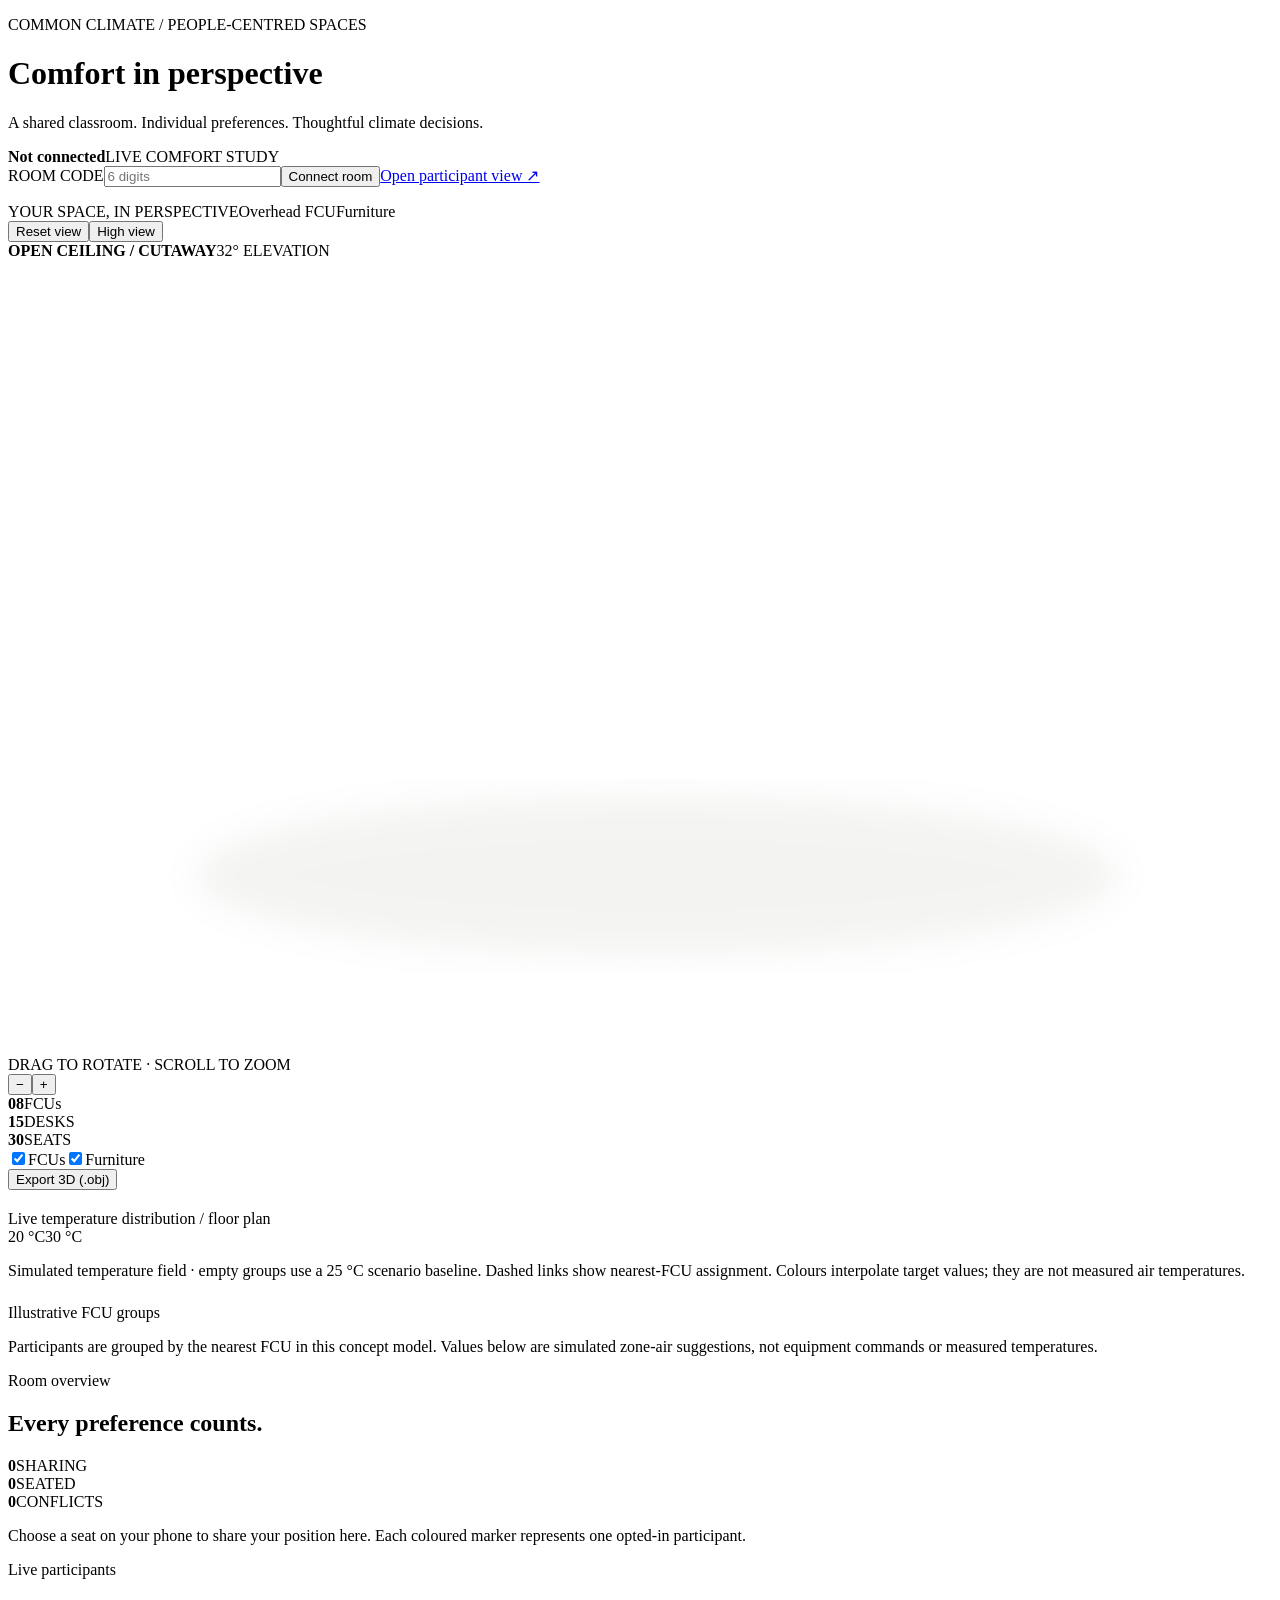
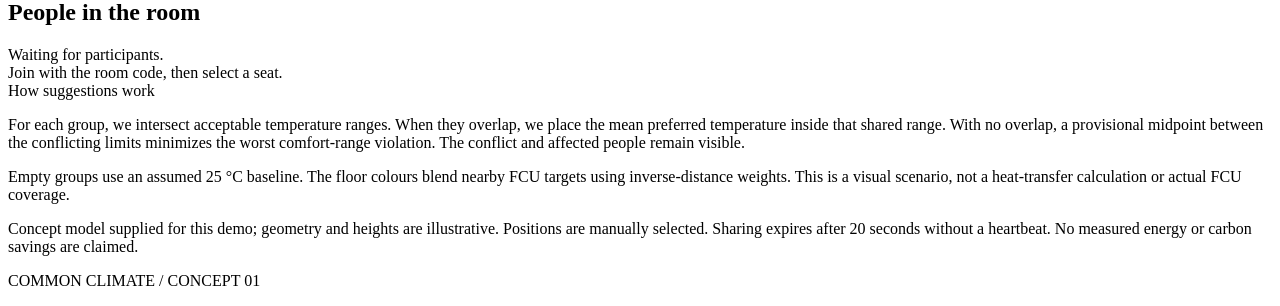
==== commit 09214f00: "add person" ====
--- a/prototype/index.html
+++ b/prototype/index.html
@@ -11,7 +11,7 @@
 
 <div class="bottom"><div class="metrics"><div class="metric"><b>08</b><span>FCUs</span></div><div class="metric"><b>15</b><span>DESKS</span></div><div class="metric"><b>30</b><span>SEATS</span></div></div><div class="layers"><label><input type="checkbox" checked id="fcu-toggle">FCUs</label><label><input type="checkbox" checked id="furniture-toggle">Furniture</label></div><button class="export" id="export-model">Export 3D (.obj)</button></div>
 </section>
-<section class="panel" style="margin-top:20px"><span class="section-label">Live temperature distribution / floor plan</span><div id="floor-plan" class="floor-plan"></div><div class="thermal-legend"><span>18 °C</span><i></i><span>30 °C</span></div><p class="small">Simulated temperature field · empty groups use a 25 °C scenario baseline. Dashed links show nearest-FCU assignment. Colours interpolate target values; they are not measured air temperatures.</p></section><div style="margin-top:24px"><span class="section-label">Illustrative FCU groups</span><p class="small">Participants are grouped by the nearest FCU in this concept model. Values below are simulated zone-air suggestions, not equipment commands or measured temperatures.</p></div>
+<section class="panel" style="margin-top:20px"><span class="section-label">Live temperature distribution / floor plan</span><div id="floor-plan" class="floor-plan"></div><div class="thermal-legend"><span>20 °C</span><i></i><span>30 °C</span></div><p class="small">Simulated temperature field · empty groups use a 25 °C scenario baseline. Dashed links show nearest-FCU assignment. Colours interpolate target values; they are not measured air temperatures.</p></section><div style="margin-top:24px"><span class="section-label">Illustrative FCU groups</span><p class="small">Participants are grouped by the nearest FCU in this concept model. Values below are simulated zone-air suggestions, not equipment commands or measured temperatures.</p></div>
 <div id="fcu-grid" class="fcu-grid"></div>
 </div><aside class="side">
 <section class="panel"><span class="section-label">Room overview</span><h2>Every preference counts.</h2><div class="summary"><div><b id="count">0</b><span>SHARING</span></div><div><b id="placed-count">0</b><span>SEATED</span></div><div><b id="conflict-count">0</b><span>CONFLICTS</span></div></div><p>Choose a seat on your phone to share your position here. Each coloured marker represents one opted-in participant.</p><p id="join-link"></p></section>
